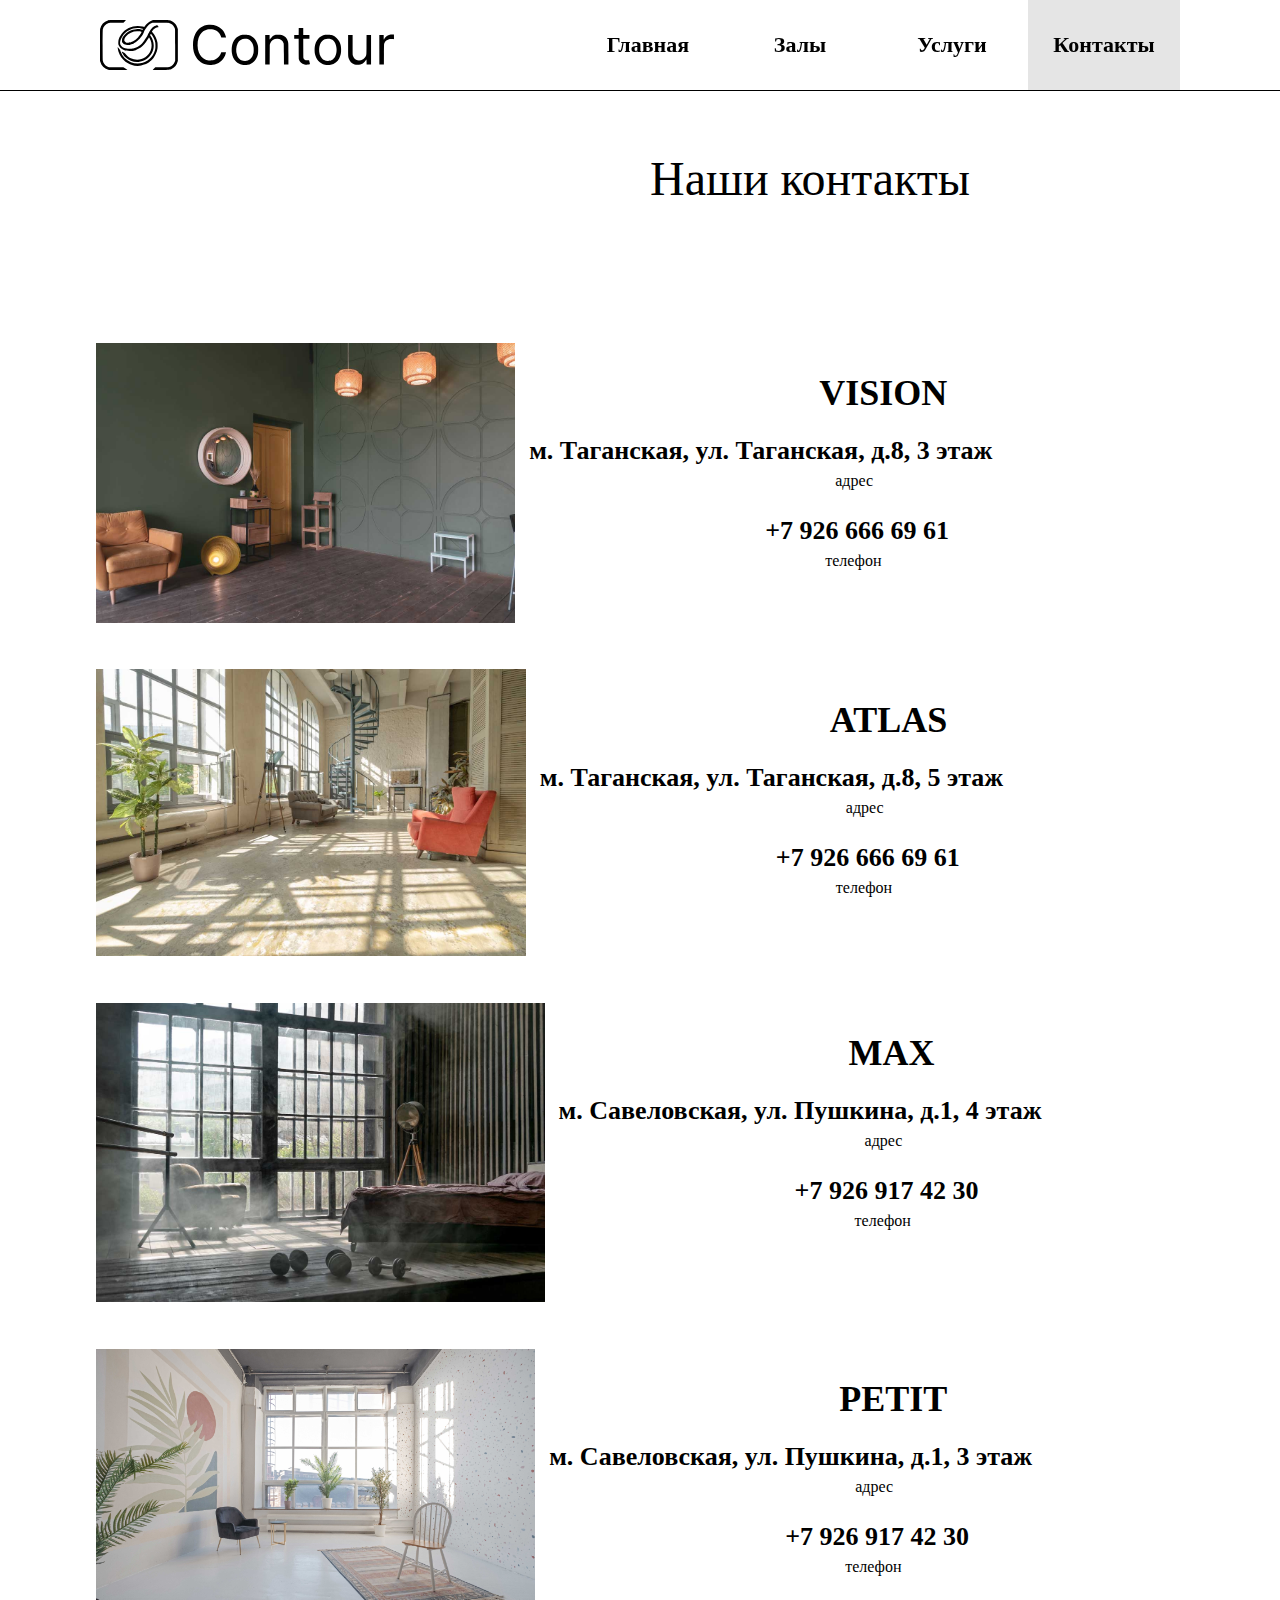
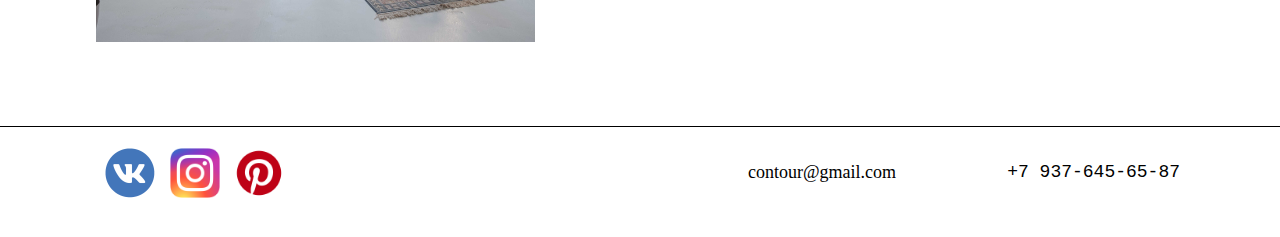
==== contacts.html @ be24dd09 "Add files via upload" ====
<!DOCTYPE html>
<html lang="ru">
<head>
	<meta charset="UTF-8">
	<meta http-equiv="X-UA-Compatible" content="IE=edge">
	<meta name="viewport" content="width=device-width, initial-scale=1.0">
	<title>Contour</title>
	<link rel="icon" href="img/icon/logo_1.svg" type="image/x-icon">
	<link rel="stylesheet" href="css/style_general.css">
	<link rel="stylesheet" href="css/contacts.css">
</head>
<body>
	<header class="header">
		<div class="conteiner">
			<div class="logo">
				<img src="img/icon/logo_2.svg" alt="">
			</div>
			<div class="menu">
				<ul>
					<a href="index.html"><li>Главная</li></a>
					<a href="hall.html"><li>Залы</li></a>
					<a href="services.html"><li>Услуги</li></a>
					<a href="contacts.html"><li>Контакты</li></a>
				</ul>
			</div>
		</div>
	</header>

	<div class="contacts">
		Наши контакты
	</div>
	<div class="block">
		<div class="block__block">
			<div class="block__img">
				<a href="hall1.html">
					<img src="img/hall1.jpg" alt="">
				</a>
			</div>
			<div class="block__desc">
				<div class="block__name">
					VISION
				</div>
				<div class="block__adress">
					<div class="block__house">
						м. Таганская, ул. Таганская, д.8, 3 этаж
					</div>
					<div class="block__signature1">
						адрес
					</div>	
				</div>
				<div class="block__telephone">
					<div class="block__number">
						+7 926 666 69 61
					</div>
					<div class="block__signature2">
						телефон
					</div>	
				</div>
			</div>
		</div>
   </div>



	<div class="block">
		<div class="block__block">
			<div class="block__img">
				<a href="hall2.html">
					<img src="img/hall2.jpg" alt="">
				</a>
			</div>
			<div class="block__desc">
				<div class="block__name">
					ATLAS
				</div>
				<div class="block__adress">
					<div class="block__house">
						м. Таганская, ул. Таганская, д.8, 5 этаж
					</div>
					<div class="block__signature1">
						адрес
					</div>	
				</div>
				<div class="block__telephone">
					<div class="block__number">
						+7 926 666 69 61
					</div>
					<div class="block__signature2">
						телефон
					</div>	
				</div>
			</div>
		</div>
   </div>


	
	<div class="block">
		<div class="block__block">
			<div class="block__img">
				<a href="hall3.html">
					<img src="img/hall3.jpg" alt="">
				</a>
			</div>
			<div class="block__desc">
				<div class="block__name">
					MAX
				</div>
				<div class="block__adress">
					<div class="block__house">
						м. Савеловская, ул. Пушкина, д.1, 4 этаж
					</div>
					<div class="block__signature1">
						адрес
					</div>	
				</div>
				<div class="block__telephone">
					<div class="block__number">
						+7 926 917 42 30
					</div>
					<div class="block__signature2">
						телефон
					</div>	
				</div>
			</div>
		</div>
   </div>


	<div class="block">
      <div class="block__block">
            <div class="block__img">
					<a href="hall4.html">
               	<img src="img/hall4.jpg" alt="">
					</a>
            </div>
            <div class="block__desc">
               <div class="block__name">
                  PETIT
               </div>
               <div class="block__adress">
                  <div class="block__house">
                        м. Савеловская, ул. Пушкина, д.1, 3 этаж
                  </div>
                  <div class="block__signature1">
                        адрес
                  </div>  
               </div>
               <div class="block__telephone">
                  <div class="block__number">
                        +7 926 917 42 30
                  </div>
                  <div class="block__signature2">
                        телефон
                  </div>  
               </div>
            </div>
      </div>
   </div>

	
	<footer class="footer">
		<div class="conteiner">
			<div class="footer__networks">
				<a href="#"><img src="img/icon/vk.png" alt=""></a>
				<a href="#"><img src="img/icon/inst.webp" alt=""></a>
				<a href="#"><img src="img/icon/Pinterest.png" alt=""></a>
			</div>
			<div class="footer__contacts">
				<div class="footer__email">contour@gmail.com</div>
				<div class="footer__tel"><pre>+7 937-645-65-87</pre></div>
			</div>
		</div>
	</footer>
</body>
</html>
---- css/style_general.css ----
/*******fonts******/
@font-face {
	font-family: "KoPub Batang";
	src: url("../fonts/KoPubBatang-Regular.ttf") format("truetype"); 
	font-style: normal; 
	font-weight: normal; 
} 

/*******************************************/


body{
	margin: 0;
}
.header {
	position: fixed;
	left: 0;
	top: 0;
	width: 100%;
	height: 90px;
	background: rgba(255, 255, 255, 0.858);
	border-bottom: 1px solid #000;
	z-index: 100;
}
.conteiner {
	margin: 0 100px 0 100px;
	display: flex;
	justify-content: space-between;
}
.logo {
	margin-top: 20px;
	height: 50px;
}
.logo img{
	height: 100%;
}
.menu {
	width: 60%;
	height: 90px;
	font-size: 22px;
	font-weight: bold;
}
.menu ul{
	display: flex;
	justify-content: space-between;
	list-style-type: none;
	height: 100%;
	margin: 0;
}
.menu ul a{
	text-decoration: none;
	color: black;
	width: 200px;
}
.menu ul li{
	height: 100%;
	width: auto;
	text-align: center;
	line-height: 90px;
}
.menu ul li:hover{
	transition: background-color 0.5s;
	background: rgba(0, 0, 0, 0.103);
}


/**************************************************************/

.footer {
	width: 100%;
	height: 90px;
	position: relative;
	border-top: 1px solid #000;
	font-size: 18px;
	line-height: 90px;
	margin-top: 80px;
}
.footer__networks{
	margin-top: 20px;
	height: 50px;
}
.footer__networks img{
	height: 100%;
	margin: 0 5px 0 5px;
}
.footer__contacts {
	width: 40%;
	display: flex;
	justify-content: space-between;
}
.footer__tel pre{
	margin: 0;
}
---- css/contacts.css ----
header ul a:nth-child(4){
	background: rgba(0, 0, 0, 0.103);
}
.contacts {
    font-size: 48px;
    color: black;
    margin-top: 150px;
    margin-left: 650px;
    position: relative;
    height: 150px;
    font-weight: 400;
    font-size: 48px;
    line-height: 58px;
    color: #000000;
}
.block {
    width: 100%;
}
.block__block {
    display: flex;
    width: 74%;
}
.block__img {
    margin-top: 4.5%;
    margin-left: 10.1%;
    width:58.5%;
}
.block__img img {
    width:100%;
}
.block__name {
    font-size: 36px;
    color: black;
    font-family: KoPub Batang;
    margin-top: 64px;
    margin-left: 304px;
    position: relative;
    height: 58px;
    font-weight: bolder;
    line-height: 58px;
    color: #000000;
}
.block__house {
    font-size: 26px;
    margin-bottom: 10;
    margin-left: 14px;
    color: black;
    font-family: KoPub Batang;
    position: relative;
    height: 50px;
    width: 150%;
    line-height: 58px;
    font-weight: bolder;
    color: #000000;
}
.block__signature1 {
    font-size: 16px;
    margin: 0 auto;
    margin-left: 320px;
    color: black;
    font-family: KoPub Batang;
    height: 10px;
    width: 80%;
    line-height: 18px;
    font-weight:lighter;
    color: #000000;
}
.block__number {
    font-size: 26px;
    margin-left: 250px;
    margin-top: 20px;
    color: black;
    font-family: KoPub Batang;
    position: relative;
    height: 50px;
    width: 100%;
    line-height: 58px;
    font-weight: bolder;
    color: #000000;
}
.block__signature2 {
    font-size: 16px;
    margin: 0 auto;
    margin-bottom: 10;
    margin-left: 310px;
    color: black;
    font-family: KoPub Batang;
    height: 10px;
    width: 100%;
    line-height: 18px;
    font-weight:lighter;
    color: #000000;
}
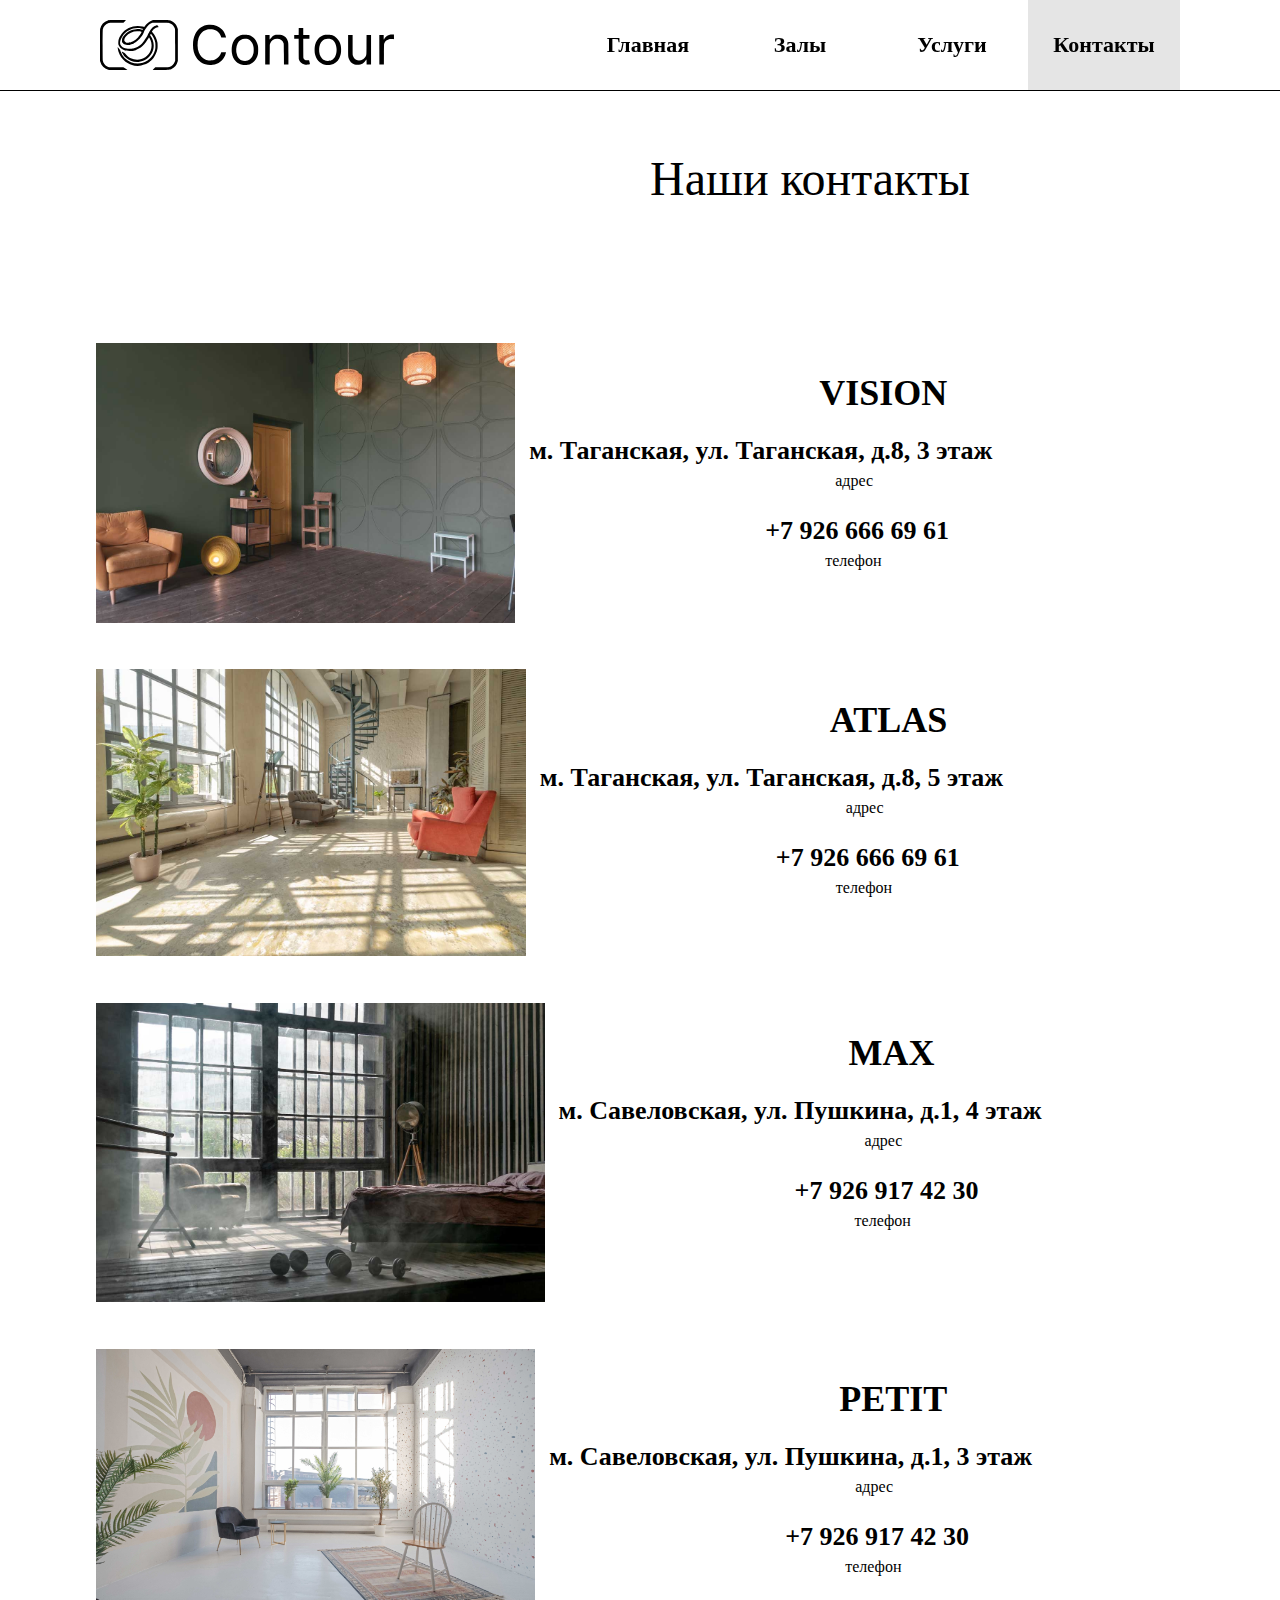
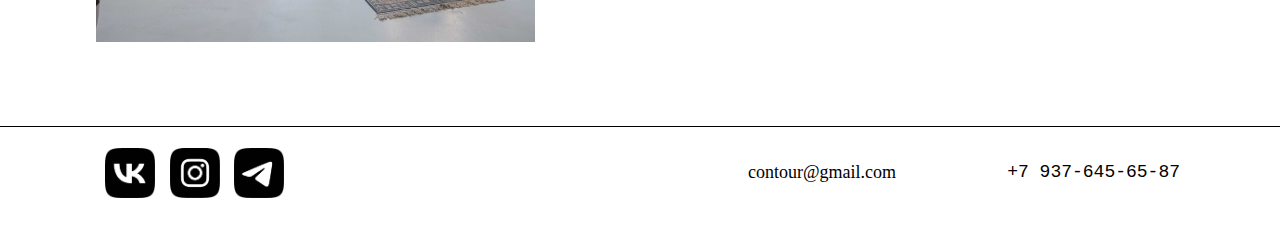
==== commit c3f4463b: "Add files via upload" ====
--- a/contacts.html
+++ b/contacts.html
@@ -163,8 +163,8 @@
 		<div class="conteiner">
 			<div class="footer__networks">
 				<a href="#"><img src="img/icon/vk.png" alt=""></a>
-				<a href="#"><img src="img/icon/inst.webp" alt=""></a>
-				<a href="#"><img src="img/icon/Pinterest.png" alt=""></a>
+				<a href="#"><img src="img/icon/inst.png" alt=""></a>
+				<a href="#"><img src="img/icon/tel.png" alt=""></a>
 			</div>
 			<div class="footer__contacts">
 				<div class="footer__email">contour@gmail.com</div>
